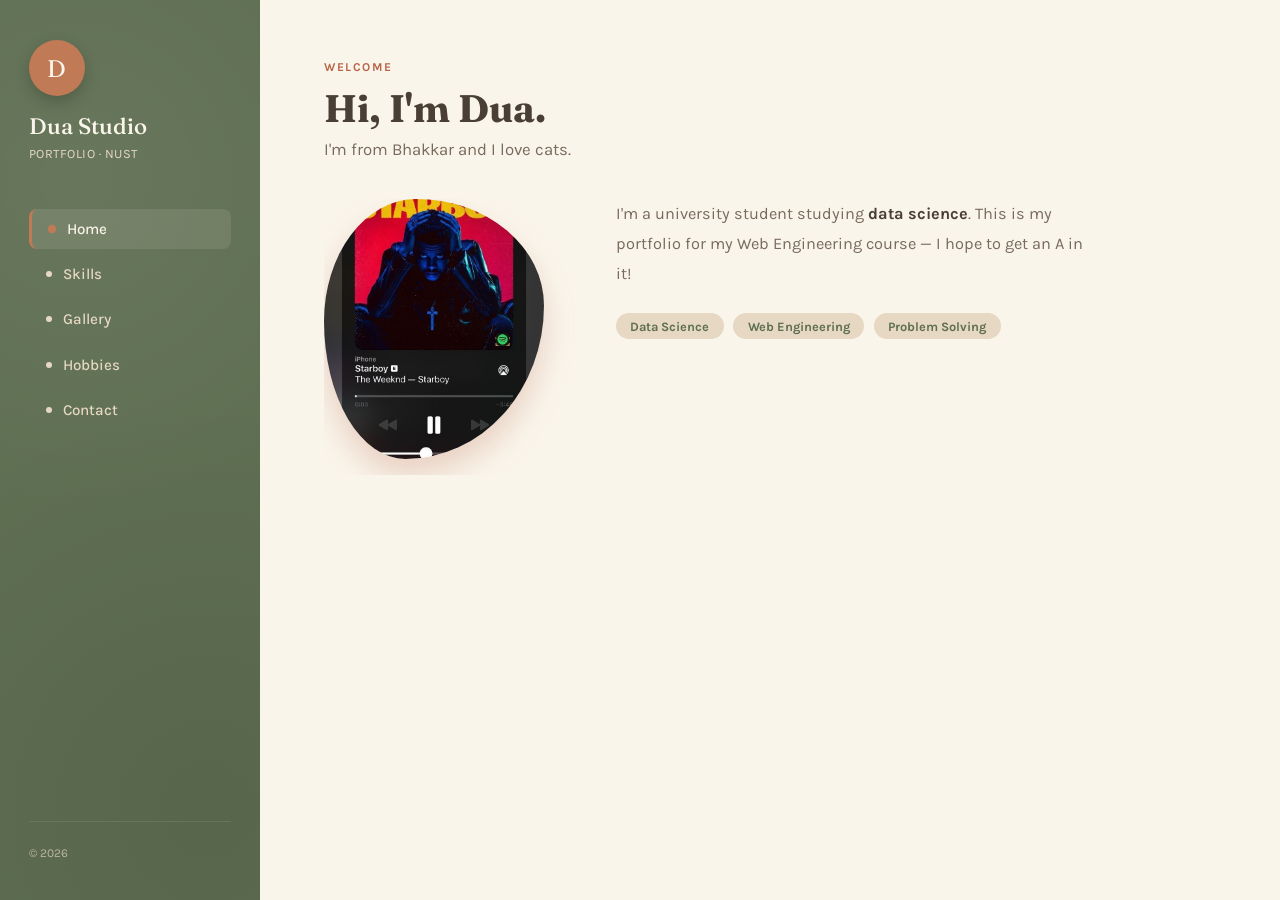
==== index.html @ 51fee48f "portfolio commit intial" ====
<!DOCTYPE html>
<html lang="en">
<head>
<meta charset="UTF-8">
<meta name="viewport" content="width=device-width, initial-scale=1.0">
<title>Dua | Portfolio</title>
<link rel="stylesheet" href="css/style.css">
</head>
<body>
<div class="wrap">
  <aside class="sidebar">
    <div class="brand">
      <div class="mark">D</div>
      <h1>Dua Studio</h1>
      <p>Portfolio &middot; NUST</p>
    </div>
    <ul class="side-nav">
      <li><a href="index.html" class="active"><span class="dot"></span>Home</a></li>
      <li><a href="skills.html"><span class="dot"></span>Skills</a></li>
      <li><a href="gallery.html"><span class="dot"></span>Gallery</a></li>
      <li><a href="hobbies.html"><span class="dot"></span>Hobbies</a></li>
      <li><a href="contact.html"><span class="dot"></span>Contact</a></li>
    </ul>
    <div class="sidebar-footer">&copy; 2026</div>
  </aside>

  <main class="content">
    <span class="eyebrow">Welcome</span>
    <h2>Hi, I'm Dua.</h2>
    <p class="page-sub">I'm from Bhakkar and I love cats.</p>
    <div class="about-row">
      <img src="images/photo1.jpg" alt="Profile Photo" class="profile-img">
      <div class="about-text">
        <p>I'm a university student studying <strong>data science</strong>. This is my portfolio for my Web Engineering course — I hope to get an A in it!</p>
        <div class="tag-row">
          <span class="tag">Data Science</span>
          <span class="tag">Web Engineering</span>
          <span class="tag">Problem Solving</span>
        </div>
      </div>
    </div>
    <div class="clear"></div>
  </main>
</div>
</body>
</html>
---- css/style.css ----
@import url('https://fonts.googleapis.com/css2?family=Fraunces:opsz,wght@9..144,300;9..144,500;9..144,700&family=Karla:wght@400;500;700&display=swap');

* { margin:0; padding:0; box-sizing:border-box; }

:root{
  --clay:#c17a56;
  --terracotta:#b8654a;
  --sage:#8a9a7e;
  --sage-dk:#5f6f52;
  --sand:#f2e9dc;
  --sand-dk:#e6d8c3;
  --cream:#faf5eb;
  --ink:#4a3f35;
  --ink-soft:#786a5c;
}

body{
  font-family:'Karla', sans-serif;
  background:var(--cream);
  color:var(--ink);
  min-height:100vh;
}

h1,h2,h3{ font-family:'Fraunces', serif; }

.wrap{ display:flex; min-height:100vh; }

.sidebar{
  width:260px;
  flex-shrink:0;
  background:var(--sage-dk);
  background-image: radial-gradient(circle at 30% 20%, rgba(255,255,255,0.06) 0%, transparent 45%),
                     radial-gradient(circle at 80% 90%, rgba(0,0,0,0.08) 0%, transparent 50%);
  color:var(--sand);
  padding:2.5rem 1.8rem;
  position:sticky;
  top:0;
  height:100vh;
  display:flex;
  flex-direction:column;
}

.brand{ margin-bottom:3rem; }

.brand .mark{
  width:56px; height:56px;
  border-radius:50%;
  background:var(--clay);
  display:flex; align-items:center; justify-content:center;
  font-family:'Fraunces',serif;
  font-size:1.5rem;
  color:var(--cream);
  margin-bottom:1rem;
  box-shadow: 0 6px 16px rgba(0,0,0,0.2);
}

.brand h1{
  font-size:1.4rem;
  font-weight:500;
  color:var(--cream);
  line-height:1.3;
}

.brand p{
  font-size:0.8rem;
  color:var(--sand-dk);
  margin-top:0.3rem;
  letter-spacing:0.5px;
  text-transform:uppercase;
}

.side-nav{ list-style:none; flex:1; }
.side-nav li{ margin-bottom:0.3rem; }

.side-nav a{
  display:flex;
  align-items:center;
  gap:0.7rem;
  color:var(--sand-dk);
  text-decoration:none;
  padding:0.7rem 0.9rem;
  border-radius:8px;
  font-size:0.95rem;
  font-weight:500;
  transition: all 0.25s ease;
  border-left:3px solid transparent;
}

.side-nav a .dot{
  width:6px; height:6px;
  border-radius:50%;
  background:var(--sand-dk);
  transition: all 0.25s ease;
}

.side-nav a:hover, .side-nav a.active{
  background:rgba(242,233,220,0.1);
  color:var(--cream);
  border-left:3px solid var(--clay);
  padding-left:1.1rem;
}

.side-nav a:hover .dot, .side-nav a.active .dot{
  background:var(--clay);
  transform:scale(1.4);
}

.sidebar-footer{
  font-size:0.75rem;
  color:var(--sand-dk);
  opacity:0.7;
  padding-top:1.5rem;
  border-top:1px solid rgba(242,233,220,0.15);
}

.content{ flex:1; padding:3.5rem 4rem; max-width:900px; }

.eyebrow{
  display:inline-block;
  font-size:0.75rem;
  letter-spacing:1.5px;
  text-transform:uppercase;
  color:var(--terracotta);
  font-weight:700;
  margin-bottom:0.6rem;
}

.content h2{
  font-size:2.4rem;
  font-weight:700;
  color:var(--ink);
  margin-bottom:0.5rem;
}

.page-sub{
  color:var(--ink-soft);
  font-size:1.05rem;
  margin-bottom:2.5rem;
  max-width:520px;
}

.about-row{ display:flex; gap:2.5rem; align-items:flex-start; overflow:auto; }

.profile-img{
  float:left;
  width:220px;
  height:260px;
  margin-right:2rem;
  margin-bottom:1rem;
  border-radius: 42% 58% 63% 37% / 47% 41% 59% 53%;
  box-shadow: 0 16px 30px rgba(184,101,74,0.25);
  flex-shrink:0;
  object-fit:cover;
  background:linear-gradient(160deg, var(--clay) 0%, var(--terracotta) 100%);
}

.about-text p{
  color:var(--ink-soft);
  line-height:1.85;
  margin-bottom:1rem;
  font-size:1.02rem;
}

.about-text strong{ color:var(--ink); }

.tag-row{ margin-top:1.5rem; display:flex; gap:0.6rem; flex-wrap:wrap; }

.tag{
  background:var(--sand-dk);
  color:var(--sage-dk);
  padding:0.35rem 0.9rem;
  border-radius:20px;
  font-size:0.8rem;
  font-weight:700;
}

.skills-grid{
  display:grid;
  grid-template-columns:repeat(auto-fit,minmax(230px,1fr));
  gap:1.5rem;
  margin-top:1rem;
}

.skill-card{
  background:var(--sand);
  border-radius:16px;
  padding:1.7rem;
  border:1px solid var(--sand-dk);
  position:relative;
  transition: all 0.3s ease;
}

.skill-card:hover{
  transform:translateY(-6px);
  box-shadow:0 14px 26px rgba(184,101,74,0.15);
  border-color:var(--clay);
}

.skill-num{
  font-family:'Fraunces',serif;
  font-size:2rem;
  color:var(--sand-dk);
  font-weight:700;
  margin-bottom:0.6rem;
  display:block;
}

.skill-card h3{ color:var(--terracotta); font-size:1.15rem; margin-bottom:0.4rem; }
.skill-card p{ color:var(--ink-soft); font-size:0.92rem; }

.gallery{ overflow:auto; margin-top:1rem; }

.gallery-item{
  float:left;
  width:calc(33.333% - 1rem);
  margin:0.5rem;
  text-align:center;
}

.gallery-item img{
  width:100%;
  height:190px;
  object-fit:cover;
  border-radius:18px;
  margin-bottom:0.6rem;
  box-shadow:0 10px 20px rgba(74,63,53,0.12);
  transition: all 0.3s ease;
}

.gallery-item:hover img{ transform: rotate(-1deg) scale(1.03); }

.gallery-item p{ color:var(--ink-soft); font-size:0.85rem; font-weight:600; }

.clear{ clear:both; }

.hobbies-list{
  margin-top:1rem;
  border-left:2px solid var(--sand-dk);
  padding-left:2rem;
}

.hobby-item{ position:relative; padding-bottom:2rem; }

.hobby-item::before{
  content:'';
  position:absolute;
  left:-2.45rem;
  top:0.3rem;
  width:12px; height:12px;
  border-radius:50%;
  background:var(--clay);
  border:3px solid var(--cream);
  box-shadow:0 0 0 2px var(--sand-dk);
}

.hobby-item h3{ color:var(--ink); font-size:1.15rem; margin-bottom:0.3rem; }
.hobby-item p{ color:var(--ink-soft); }

.contact-info{
  display:grid;
  grid-template-columns:repeat(auto-fit,minmax(220px,1fr));
  gap:1.3rem;
  margin-top:1rem;
}

.contact-item{
  background:var(--sand);
  border-radius:14px;
  padding:1.5rem;
  border-left:4px solid var(--sage);
  transition:all 0.3s ease;
}

.contact-item:hover{ border-left-color:var(--clay); transform:translateX(4px); }

.contact-item h3{
  color:var(--sage-dk);
  font-size:0.85rem;
  text-transform:uppercase;
  letter-spacing:0.5px;
  margin-bottom:0.4rem;
}

.contact-item p, .contact-item a{
  color:var(--ink);
  text-decoration:none;
  font-weight:600;
  font-size:1rem;
}

.contact-item a:hover{ color:var(--terracotta); }

@media (max-width: 820px){
  .wrap{ flex-direction:column; }
  .sidebar{ width:100%; height:auto; position:relative; padding:1.5rem; }
  .side-nav{ display:flex; flex-wrap:wrap; gap:0.3rem; }
  .brand{ margin-bottom:1.2rem; }
  .sidebar-footer{ display:none; }
  .content{ padding:2rem 1.5rem; }
  .profile-img{ float:none; margin:0 auto 1.5rem; }
  .about-row{ flex-direction:column; }
  .gallery-item{ width:calc(50% - 1rem); }
}
@media (max-width: 480px){
  .gallery-item{ width:100%; float:none; }
  .content h2{ font-size:1.8rem; }
}
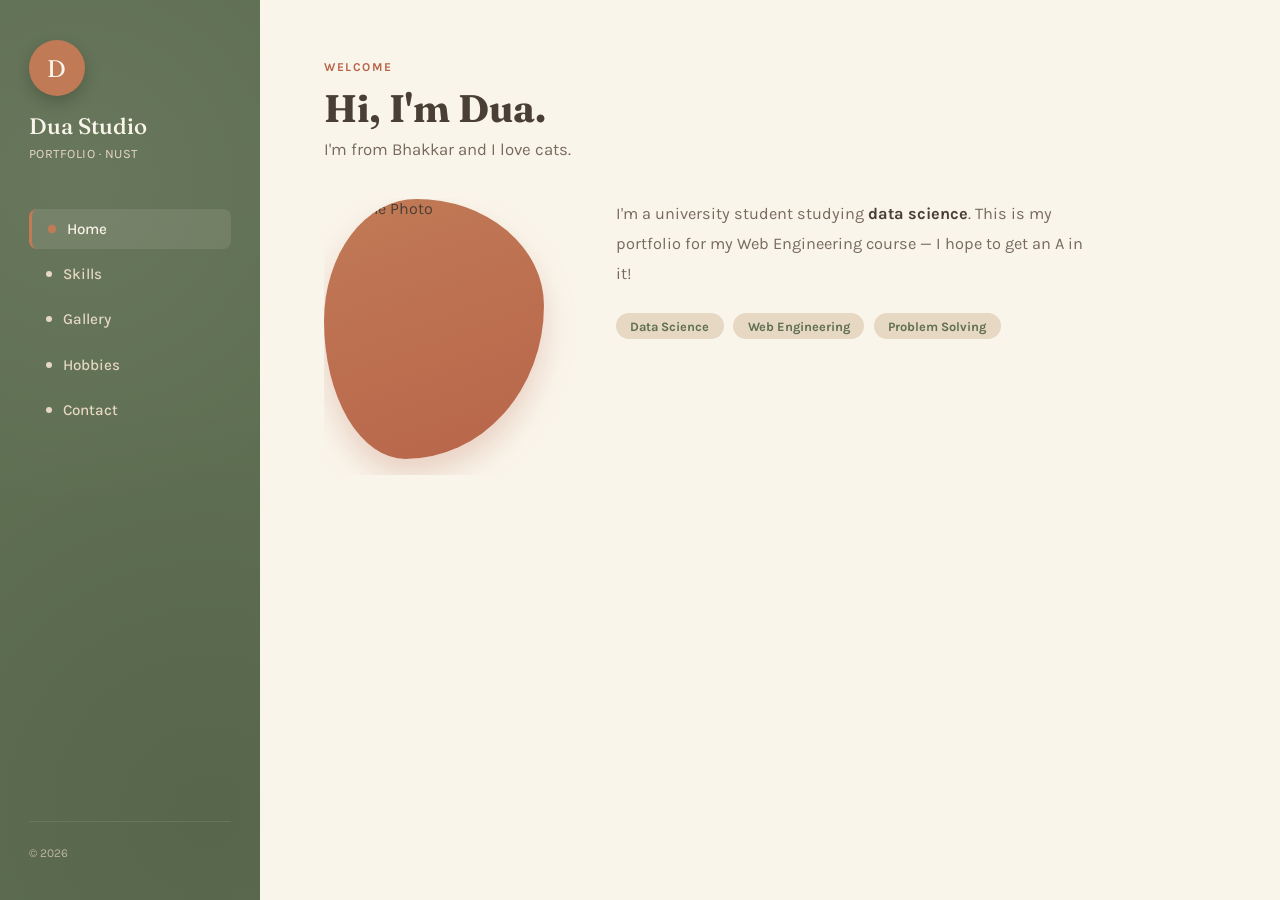
==== commit 0c94866e: "Update profile image source in index.html" ====
--- a/index.html
+++ b/index.html
@@ -29,7 +29,7 @@
     <h2>Hi, I'm Dua.</h2>
     <p class="page-sub">I'm from Bhakkar and I love cats.</p>
     <div class="about-row">
-      <img src="images/photo1.jpg" alt="Profile Photo" class="profile-img">
+      <img src="images/photo0.jpg" alt="Profile Photo" class="profile-img">
       <div class="about-text">
         <p>I'm a university student studying <strong>data science</strong>. This is my portfolio for my Web Engineering course — I hope to get an A in it!</p>
         <div class="tag-row">
